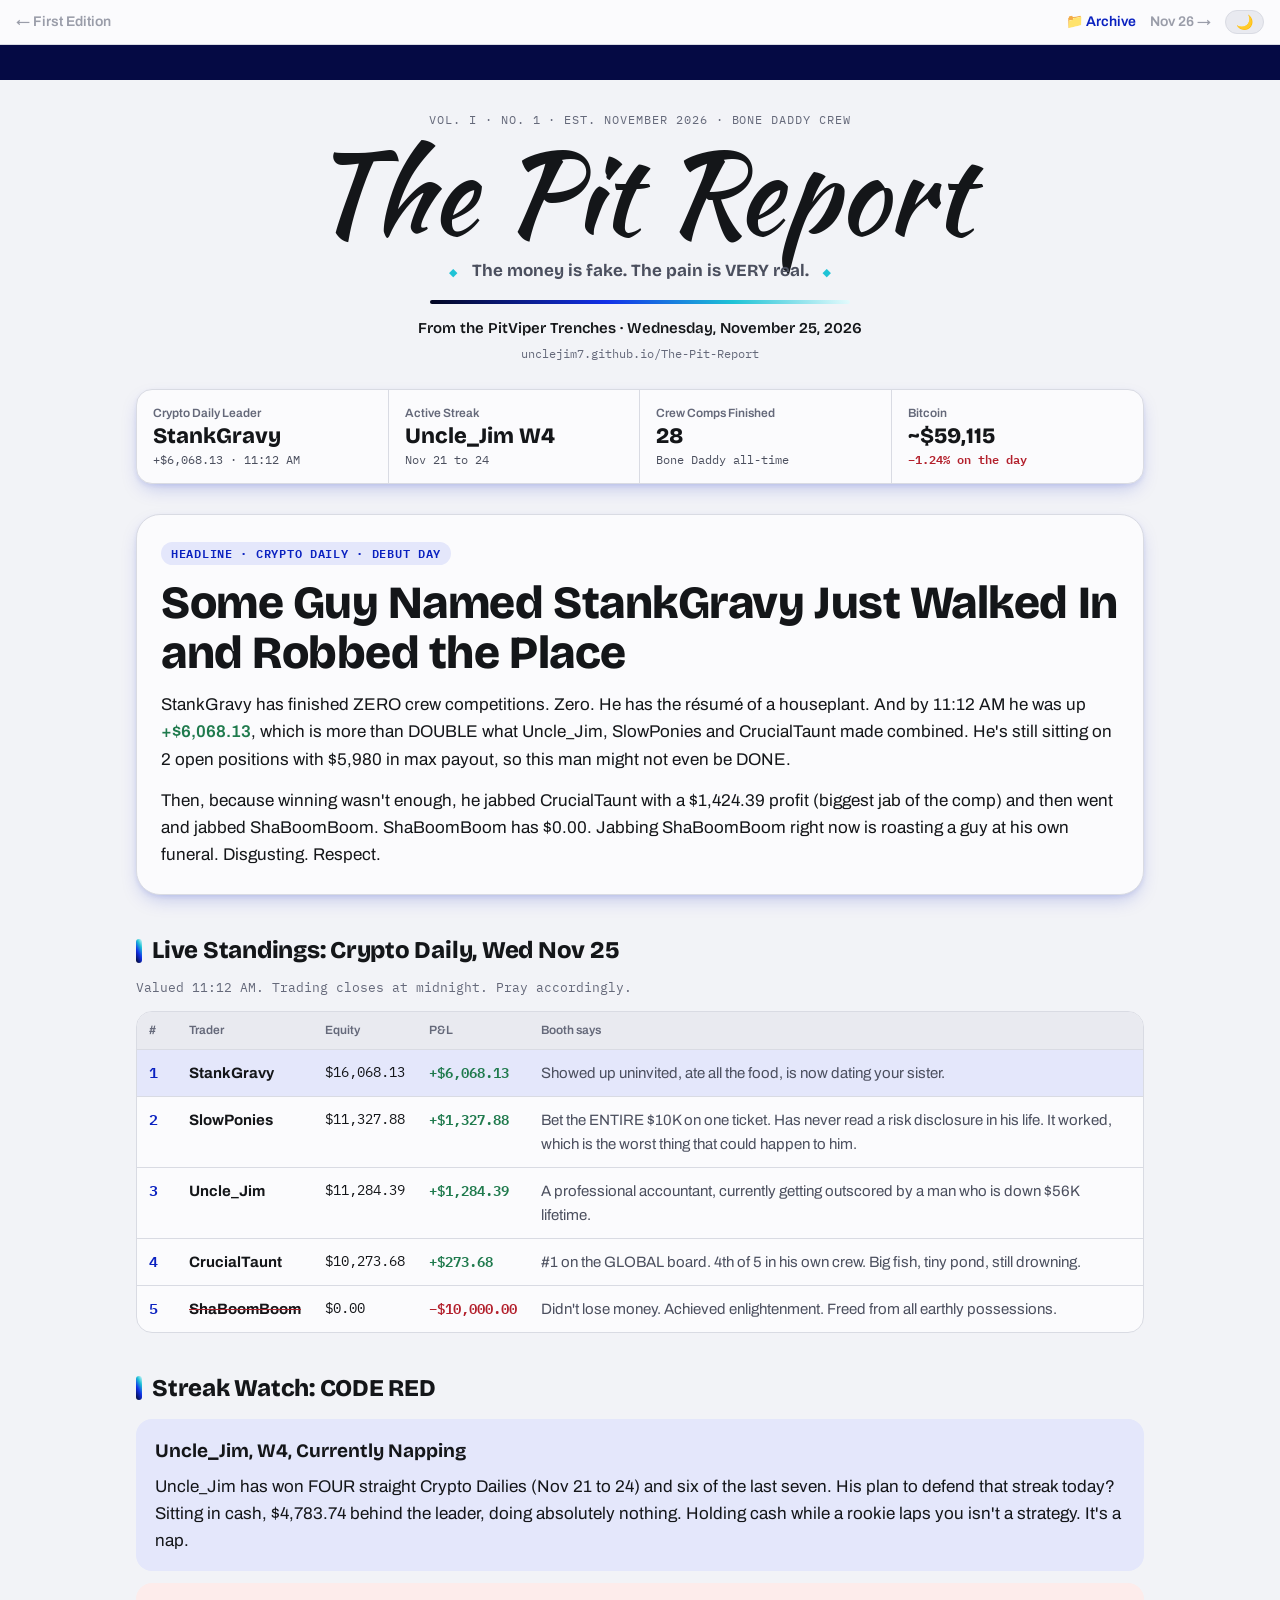
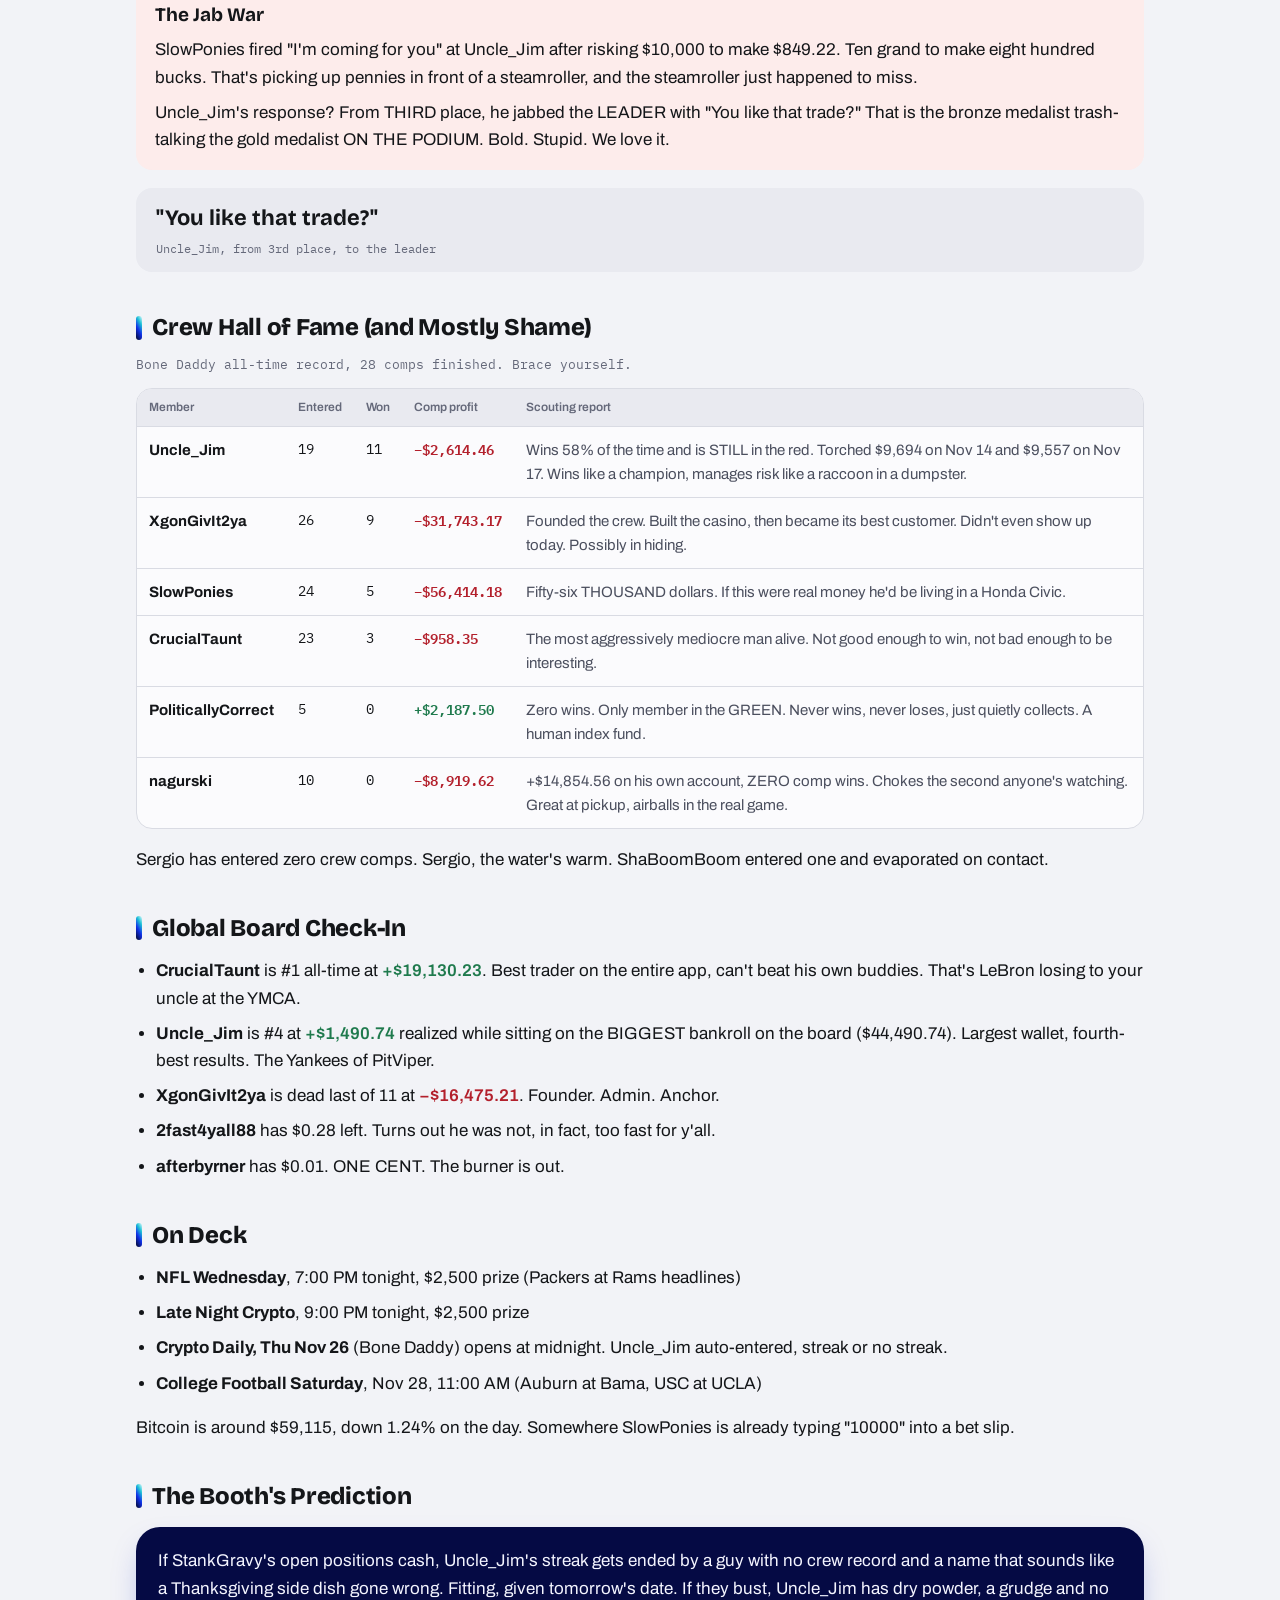
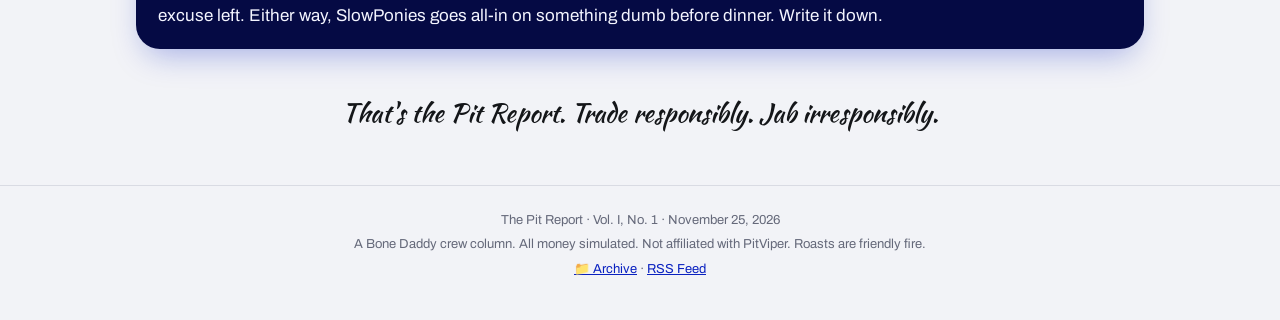
==== 2026-11-25.html @ 03ff8bed "Launch The Pit Report site: Edition No. 1, archive, RSS, build script, run-tpr skill Static GitHub P" ====
<!DOCTYPE html>
<html lang="en">
<head>
  <meta charset="UTF-8">
  <meta name="viewport" content="width=device-width, initial-scale=1.0">
  <title>The Pit Report · No. 1 · November 25, 2026</title>
  <meta name="description" content="StankGravy walks in with zero crew comps and robs the place. Uncle_Jim's four-day streak on life support.">
  <meta name="theme-color" content="#f2f3f7">
  <link rel="preconnect" href="https://fonts.googleapis.com">
  <link rel="preconnect" href="https://fonts.gstatic.com" crossorigin>
  <link href="https://fonts.googleapis.com/css2?family=Bricolage+Grotesque:opsz,wght@12..96,500..800&family=Archivo:wght@400;500;600;700&family=IBM+Plex+Mono:wght@400;500;600&family=Kaushan+Script&display=swap" rel="stylesheet">
  <link rel="stylesheet" href="style.css">
  <link rel="alternate" type="application/rss+xml" title="The Pit Report RSS Feed" href="feed.xml">
</head>
<body>

<nav class="edition-nav">
  <span class="nav-disabled">← First Edition</span>
  <span class="nav-right">
    <a href="archive.html" class="nav-archive">📁 Archive</a>
    <span class="nav-disabled">Nov 26 →</span>
    <button class="mode-toggle" id="modeToggle" aria-label="Toggle light and dark mode">🌙</button>
  </span>
</nav>

<div class="ticker-wrap" aria-hidden="true">
  <div class="ticker-track">
    <span>STANKGRAVY +$6,068.13 ON DEBUT DAY</span><span class="ticker-dot">◆</span>
    <span>UNCLE_JIM W4 STREAK IN JEOPARDY</span><span class="ticker-dot">◆</span>
    <span>SLOWPONIES ALL-IN $10K, UP $1,327.88</span><span class="ticker-dot">◆</span>
    <span>SHABOOMBOOM $0.00</span><span class="ticker-dot">◆</span>
    <span>BTC ~$59,115 (−1.24%)</span><span class="ticker-dot">◆</span>
    <span>CRUCIALTAUNT #1 GLOBAL, #4 IN HIS OWN CREW</span><span class="ticker-dot">◆</span>
    <span>NFL WEDNESDAY 7:00 PM · $2,500</span><span class="ticker-dot">◆</span>
    <span>LATE NIGHT CRYPTO 9:00 PM · $2,500</span><span class="ticker-dot">◆</span>
    <span>STANKGRAVY +$6,068.13 ON DEBUT DAY</span><span class="ticker-dot">◆</span>
    <span>UNCLE_JIM W4 STREAK IN JEOPARDY</span><span class="ticker-dot">◆</span>
    <span>SLOWPONIES ALL-IN $10K, UP $1,327.88</span><span class="ticker-dot">◆</span>
    <span>SHABOOMBOOM $0.00</span><span class="ticker-dot">◆</span>
    <span>BTC ~$59,115 (−1.24%)</span><span class="ticker-dot">◆</span>
    <span>CRUCIALTAUNT #1 GLOBAL, #4 IN HIS OWN CREW</span><span class="ticker-dot">◆</span>
    <span>NFL WEDNESDAY 7:00 PM · $2,500</span><span class="ticker-dot">◆</span>
    <span>LATE NIGHT CRYPTO 9:00 PM · $2,500</span><span class="ticker-dot">◆</span>
  </div>
</div>

<header class="masthead">
  <div class="masthead-vol">Vol. I · No. 1 · Est. November 2026 · Bone Daddy Crew</div>
  <h1 class="masthead-title">The Pit Report</h1>
  <div>
    <span class="masthead-diamond">◆</span>
    <span class="masthead-tagline">The money is fake. The pain is VERY real.</span>
    <span class="masthead-diamond">◆</span>
  </div>
  <hr class="masthead-rule">
  <div class="masthead-dateline">From the PitViper Trenches · Wednesday, November 25, 2026</div>
  <div class="masthead-url">unclejim7.github.io/The-Pit-Report</div>
</header>

<div class="scoreboard">
  <div class="scoreboard-inner">
    <div class="sb-item">
      <div class="sb-label">Crypto Daily Leader</div>
      <div class="sb-value">StankGravy</div>
      <div class="sb-sub">+$6,068.13 · 11:12 AM</div>
    </div>
    <div class="sb-item">
      <div class="sb-label">Active Streak</div>
      <div class="sb-value">Uncle_Jim W4</div>
      <div class="sb-sub">Nov 21 to 24</div>
    </div>
    <div class="sb-item">
      <div class="sb-label">Crew Comps Finished</div>
      <div class="sb-value">28</div>
      <div class="sb-sub">Bone Daddy all-time</div>
    </div>
    <div class="sb-item">
      <div class="sb-label">Bitcoin</div>
      <div class="sb-value">~$59,115</div>
      <div class="sb-sub chg-dn">−1.24% on the day</div>
    </div>
  </div>
</div>

<div class="pit-body">

  <section class="lead-story">
    <div class="lead-kicker">Headline · Crypto Daily · Debut Day</div>
    <h2 class="lead-headline">Some Guy Named StankGravy Just Walked In and Robbed the Place</h2>
    <div class="lead-body">
      <p>StankGravy has finished ZERO crew competitions. Zero. He has the résumé of a houseplant. And by 11:12 AM he was up <strong class="chg-up">+$6,068.13</strong>, which is more than DOUBLE what Uncle_Jim, SlowPonies and CrucialTaunt made combined. He's still sitting on 2 open positions with $5,980 in max payout, so this man might not even be DONE.</p>
      <p>Then, because winning wasn't enough, he jabbed CrucialTaunt with a $1,424.39 profit (biggest jab of the comp) and then went and jabbed ShaBoomBoom. ShaBoomBoom has $0.00. Jabbing ShaBoomBoom right now is roasting a guy at his own funeral. Disgusting. Respect.</p>
    </div>
  </section>

  <h3 class="section-head">Live Standings: Crypto Daily, Wed Nov 25</h3>
  <p class="section-sub">Valued 11:12 AM. Trading closes at midnight. Pray accordingly.</p>
  <div class="table-wrap">
    <table class="pit-table">
      <thead><tr><th>#</th><th>Trader</th><th>Equity</th><th>P&amp;L</th><th>Booth says</th></tr></thead>
      <tbody>
        <tr class="leader"><td class="rank">1</td><td class="who">StankGravy</td><td class="num">$16,068.13</td><td class="num chg-up">+$6,068.13</td><td class="booth">Showed up uninvited, ate all the food, is now dating your sister.</td></tr>
        <tr><td class="rank">2</td><td class="who">SlowPonies</td><td class="num">$11,327.88</td><td class="num chg-up">+$1,327.88</td><td class="booth">Bet the ENTIRE $10K on one ticket. Has never read a risk disclosure in his life. It worked, which is the worst thing that could happen to him.</td></tr>
        <tr><td class="rank">3</td><td class="who">Uncle_Jim</td><td class="num">$11,284.39</td><td class="num chg-up">+$1,284.39</td><td class="booth">A professional accountant, currently getting outscored by a man who is down $56K lifetime.</td></tr>
        <tr><td class="rank">4</td><td class="who">CrucialTaunt</td><td class="num">$10,273.68</td><td class="num chg-up">+$273.68</td><td class="booth">#1 on the GLOBAL board. 4th of 5 in his own crew. Big fish, tiny pond, still drowning.</td></tr>
        <tr class="wiped"><td class="rank">5</td><td class="who">ShaBoomBoom</td><td class="num">$0.00</td><td class="num chg-dn">−$10,000.00</td><td class="booth">Didn't lose money. Achieved enlightenment. Freed from all earthly possessions.</td></tr>
      </tbody>
    </table>
  </div>

  <h3 class="section-head">Streak Watch: CODE RED</h3>
  <article class="story-card gold">
    <h4 class="card-head">Uncle_Jim, W4, Currently Napping</h4>
    <p>Uncle_Jim has won FOUR straight Crypto Dailies (Nov 21 to 24) and six of the last seven. His plan to defend that streak today? Sitting in cash, $4,783.74 behind the leader, doing absolutely nothing. Holding cash while a rookie laps you isn't a strategy. It's a nap.</p>
  </article>
  <article class="story-card hot">
    <h4 class="card-head">The Jab War</h4>
    <p>SlowPonies fired "I'm coming for you" at Uncle_Jim after risking $10,000 to make $849.22. Ten grand to make eight hundred bucks. That's picking up pennies in front of a steamroller, and the steamroller just happened to miss.</p>
    <p>Uncle_Jim's response? From THIRD place, he jabbed the LEADER with "You like that trade?" That is the bronze medalist trash-talking the gold medalist ON THE PODIUM. Bold. Stupid. We love it.</p>
  </article>
  <blockquote class="pull-quote">
    "You like that trade?"
    <cite>Uncle_Jim, from 3rd place, to the leader</cite>
  </blockquote>

  <h3 class="section-head">Crew Hall of Fame (and Mostly Shame)</h3>
  <p class="section-sub">Bone Daddy all-time record, 28 comps finished. Brace yourself.</p>
  <div class="table-wrap">
    <table class="pit-table">
      <thead><tr><th>Member</th><th>Entered</th><th>Won</th><th>Comp profit</th><th>Scouting report</th></tr></thead>
      <tbody>
        <tr><td class="who">Uncle_Jim</td><td class="num">19</td><td class="num">11</td><td class="num chg-dn">−$2,614.46</td><td class="booth">Wins 58% of the time and is STILL in the red. Torched $9,694 on Nov 14 and $9,557 on Nov 17. Wins like a champion, manages risk like a raccoon in a dumpster.</td></tr>
        <tr><td class="who">XgonGivIt2ya</td><td class="num">26</td><td class="num">9</td><td class="num chg-dn">−$31,743.17</td><td class="booth">Founded the crew. Built the casino, then became its best customer. Didn't even show up today. Possibly in hiding.</td></tr>
        <tr><td class="who">SlowPonies</td><td class="num">24</td><td class="num">5</td><td class="num chg-dn">−$56,414.18</td><td class="booth">Fifty-six THOUSAND dollars. If this were real money he'd be living in a Honda Civic.</td></tr>
        <tr><td class="who">CrucialTaunt</td><td class="num">23</td><td class="num">3</td><td class="num chg-dn">−$958.35</td><td class="booth">The most aggressively mediocre man alive. Not good enough to win, not bad enough to be interesting.</td></tr>
        <tr><td class="who">PoliticallyCorrect</td><td class="num">5</td><td class="num">0</td><td class="num chg-up">+$2,187.50</td><td class="booth">Zero wins. Only member in the GREEN. Never wins, never loses, just quietly collects. A human index fund.</td></tr>
        <tr><td class="who">nagurski</td><td class="num">10</td><td class="num">0</td><td class="num chg-dn">−$8,919.62</td><td class="booth">+$14,854.56 on his own account, ZERO comp wins. Chokes the second anyone's watching. Great at pickup, airballs in the real game.</td></tr>
      </tbody>
    </table>
  </div>
  <p>Sergio has entered zero crew comps. Sergio, the water's warm. ShaBoomBoom entered one and evaporated on contact.</p>

  <h3 class="section-head">Global Board Check-In</h3>
  <ul class="pit-list">
    <li><strong>CrucialTaunt</strong> is #1 all-time at <span class="chg-up">+$19,130.23</span>. Best trader on the entire app, can't beat his own buddies. That's LeBron losing to your uncle at the YMCA.</li>
    <li><strong>Uncle_Jim</strong> is #4 at <span class="chg-up">+$1,490.74</span> realized while sitting on the BIGGEST bankroll on the board ($44,490.74). Largest wallet, fourth-best results. The Yankees of PitViper.</li>
    <li><strong>XgonGivIt2ya</strong> is dead last of 11 at <span class="chg-dn">−$16,475.21</span>. Founder. Admin. Anchor.</li>
    <li><strong>2fast4yall88</strong> has $0.28 left. Turns out he was not, in fact, too fast for y'all.</li>
    <li><strong>afterbyrner</strong> has $0.01. ONE CENT. The burner is out.</li>
  </ul>

  <h3 class="section-head">On Deck</h3>
  <ul class="pit-list">
    <li><strong>NFL Wednesday</strong>, 7:00 PM tonight, $2,500 prize (Packers at Rams headlines)</li>
    <li><strong>Late Night Crypto</strong>, 9:00 PM tonight, $2,500 prize</li>
    <li><strong>Crypto Daily, Thu Nov 26</strong> (Bone Daddy) opens at midnight. Uncle_Jim auto-entered, streak or no streak.</li>
    <li><strong>College Football Saturday</strong>, Nov 28, 11:00 AM (Auburn at Bama, USC at UCLA)</li>
  </ul>
  <p>Bitcoin is around $59,115, down 1.24% on the day. Somewhere SlowPonies is already typing "10000" into a bet slip.</p>

  <h3 class="section-head">The Booth's Prediction</h3>
  <div class="prediction">
    <p>If StankGravy's open positions cash, Uncle_Jim's streak gets ended by a guy with no crew record and a name that sounds like a Thanksgiving side dish gone wrong. Fitting, given tomorrow's date. If they bust, Uncle_Jim has dry powder, a grudge and no excuse left. Either way, SlowPonies goes all-in on something dumb before dinner. Write it down.</p>
  </div>

  <div class="sign-off">That's the Pit Report. Trade responsibly. Jab irresponsibly.</div>

</div>

<footer class="page-footer">
  <p>The Pit Report · Vol. I, No. 1 · November 25, 2026</p>
  <p>A Bone Daddy crew column. All money simulated. Not affiliated with PitViper. Roasts are friendly fire.</p>
  <p><a href="archive.html">📁 Archive</a> · <a href="feed.xml">RSS Feed</a></p>
</footer>

<script>
  (function () {
    var btn = document.getElementById('modeToggle');
    function apply(dark) {
      document.body.classList.toggle('dark-mode', dark);
      btn.textContent = dark ? '☀️' : '🌙';
    }
    var saved = null;
    try { saved = localStorage.getItem('pit-theme'); } catch (e) {}
    apply(saved === 'dark');
    btn.addEventListener('click', function () {
      var dark = !document.body.classList.contains('dark-mode');
      apply(dark);
      try { localStorage.setItem('pit-theme', dark ? 'dark' : 'light'); } catch (e) {}
    });
  })();
</script>
</body>
</html>
---- style.css ----
/* The Pit Report · shared stylesheet
   Palette, type and radii follow the PitViper app (app.pitviper.trading) design tokens.
   Light "paper" by default like the app; dark mode (obsidian) via body.dark-mode. */

:root {
  --bg: #f2f3f7;              /* app --surface-lowest / page backdrop */
  --card-bg: #fbfbfd;         /* app --surface-container */
  --inset: #e9eaf0;           /* app --surface-low */
  --text: #141619;            /* app --on-surface */
  --muted: #4b4f5e;           /* app --on-surface-variant */
  --dim: #65697a;
  --faint: #9a9da9;
  --border: #d9dbe3;          /* app --outline */
  --hair: #1416190f;
  --primary: #0a21c0;         /* app cobalt */
  --primary-tint: #e4e7fb;
  --primary-deep: #050a44;
  --on-primary: #f4f5ff;
  --up: #1f7a4d;              /* app --secondary (positive) */
  --up-tint: #eaf5ee;
  --dn: #b3202c;              /* app --tertiary (negative) */
  --dn-tint: #fdeceb;
  --amber: #e0a010;
  --amber-text: #8a6206;
  --teal: #0f7f8a;
  --teal-bright: #1fc3d6;
  --headline-color: #141619;
  --shadow-card: 0 2px 4px #0a21c014, 0 8px 20px -6px #0a21c042;
  --thermal: linear-gradient(60deg, #020520 0%, #1230e8 42%, #1fc3d6 72%, #e6fbfd 100%);

  --font-display: "Bricolage Grotesque", Archivo, system-ui, sans-serif;
  --font-body: Archivo, system-ui, sans-serif;
  --font-mono: "IBM Plex Mono", ui-monospace, "SF Mono", Menlo, monospace;
  --font-script: "Kaushan Script", cursive;

  --r-sm: .5rem;
  --r-md: .75rem;
  --r-lg: 1rem;
  --r-xl: 1.5rem;
  --r-pill: 999px;
}

body.dark-mode {
  --bg: #07080f;              /* obsidian tile from the app's favicon */
  --card-bg: #10121c;
  --inset: #181b28;
  --text: #e8eaf2;
  --muted: #a9adbd;
  --dim: #8a8ea0;
  --faint: #626678;
  --border: #252a3b;
  --hair: #ffffff10;
  --primary: #6f86ff;
  --primary-tint: #161d4a;
  --on-primary: #07080f;
  --up: #90dfa9;              /* app --positive-on-ink */
  --up-tint: #10261a;
  --dn: #ff7b7f;
  --dn-tint: #2c1216;
  --amber-text: #f0c04a;
  --headline-color: #f4f5ff;
  --shadow-card: 0 2px 4px #0000004d, 0 8px 20px -6px #1230e840;
}

* { box-sizing: border-box; }
html { -webkit-text-size-adjust: 100%; }

body {
  margin: 0;
  background: var(--bg);
  color: var(--text);
  font-family: var(--font-body);
  font-size: 17px;
  line-height: 1.6;
  transition: background .2s, color .2s;
}

a { color: var(--primary); }

/* ---------- Nav ---------- */
.edition-nav {
  display: flex;
  justify-content: space-between;
  align-items: center;
  gap: 12px;
  padding: 10px 16px;
  background: var(--card-bg);
  border-bottom: 1px solid var(--border);
  font-size: 14px;
  font-weight: 600;
}
.edition-nav a { text-decoration: none; }
.edition-nav a:hover { text-decoration: underline; }
.nav-right { display: flex; align-items: center; gap: 14px; flex-wrap: wrap; justify-content: flex-end; }
.nav-disabled { color: var(--faint); }
.nav-archive-label { color: var(--muted); }
.mode-toggle {
  background: var(--inset);
  border: 1px solid var(--border);
  color: var(--text);
  border-radius: var(--r-pill);
  padding: 3px 10px;
  cursor: pointer;
  font-size: 14px;
}

/* ---------- Ticker ---------- */
.ticker-wrap {
  overflow: hidden;
  background: var(--primary-deep);
  color: #f4f5ff;
  white-space: nowrap;
  font-family: var(--font-mono);
  font-weight: 500;
  font-size: 13px;
  letter-spacing: .03em;
  padding: 7px 0;
}
.ticker-track {
  display: inline-block;
  padding-left: 100%;
  animation: ticker 75s linear infinite;
}
.ticker-track span { padding: 0 6px; }
.ticker-dot { color: var(--teal-bright); }
@keyframes ticker { from { transform: translateX(0); } to { transform: translateX(-100%); } }
@media (prefers-reduced-motion: reduce) {
  .ticker-track { animation: none; padding-left: 16px; }
}

/* ---------- Masthead ---------- */
.masthead { text-align: center; padding: 30px 16px 20px; }
.masthead-vol {
  font-family: var(--font-mono);
  font-size: 12px;
  letter-spacing: .08em;
  text-transform: uppercase;
  color: var(--dim);
}
.masthead-title {
  font-family: var(--font-script);
  font-weight: 400;
  font-size: clamp(52px, 12vw, 112px);
  line-height: 1.05;
  margin: 6px 0 4px;
  color: var(--headline-color);
}
.masthead-tagline {
  font-family: var(--font-display);
  font-weight: 700;
  font-size: 17px;
  color: var(--muted);
}
.masthead-diamond { color: var(--teal-bright); margin: 0 10px; font-size: 11px; }
.masthead-rule {
  border: 0;
  height: 4px;
  border-radius: var(--r-pill);
  background: var(--thermal);
  margin: 16px auto 12px;
  max-width: 420px;
}
.masthead-dateline { font-family: var(--font-display); font-weight: 600; font-size: 15px; }
.masthead-url { font-family: var(--font-mono); font-size: 12px; color: var(--dim); margin-top: 4px; }

/* ---------- Scoreboard banner ---------- */
.scoreboard { max-width: 1040px; margin: 6px auto 0; padding: 0 16px; }
.scoreboard-inner {
  display: grid;
  grid-template-columns: repeat(4, minmax(0, 1fr));
  background: var(--card-bg);
  border: 1px solid var(--border);
  border-radius: var(--r-lg);
  box-shadow: var(--shadow-card);
  overflow: hidden;
}
.sb-item { padding: 14px 16px; border-right: 1px solid var(--border); min-width: 0; }
.sb-item:last-child { border-right: 0; }
.sb-label { font-size: 12px; font-weight: 600; color: var(--dim); }
.sb-value {
  font-family: var(--font-display);
  font-size: 22px;
  font-weight: 800;
  color: var(--headline-color);
  line-height: 1.2;
  overflow-wrap: anywhere;
}
.sb-sub { font-family: var(--font-mono); font-size: 12px; color: var(--muted); }
@media (max-width: 680px) {
  .scoreboard-inner { grid-template-columns: repeat(2, minmax(0, 1fr)); }
  .sb-item:nth-child(2) { border-right: 0; }
  .sb-item:nth-child(-n+2) { border-bottom: 1px solid var(--border); }
}

/* ---------- Body ---------- */
.pit-body { max-width: 1040px; margin: 0 auto; padding: 8px 16px 40px; }

.lead-story {
  background: var(--card-bg);
  border: 1px solid var(--border);
  border-radius: var(--r-xl);
  box-shadow: var(--shadow-card);
  padding: 24px 24px 12px;
  margin-top: 22px;
}
.lead-kicker {
  display: inline-block;
  font-family: var(--font-mono);
  font-size: 12px;
  font-weight: 600;
  text-transform: uppercase;
  letter-spacing: .06em;
  color: var(--primary);
  background: var(--primary-tint);
  border-radius: var(--r-pill);
  padding: 2px 10px;
}
.lead-headline {
  font-family: var(--font-display);
  font-weight: 800;
  font-size: clamp(28px, 5vw, 46px);
  line-height: 1.08;
  letter-spacing: -.01em;
  margin: 12px 0 14px;
  color: var(--headline-color);
}
.lead-body p { margin: 0 0 14px; }

.section-head {
  font-family: var(--font-display);
  font-size: 24px;
  font-weight: 800;
  letter-spacing: -.01em;
  color: var(--headline-color);
  margin: 36px 0 10px;
  display: flex;
  align-items: center;
  gap: 10px;
}
.section-head::before {
  content: "";
  width: 6px;
  height: 24px;
  border-radius: var(--r-pill);
  background: var(--thermal);
  flex: none;
}
.section-sub { font-family: var(--font-mono); color: var(--dim); font-size: 13px; margin: -2px 0 12px; }

.story-card {
  background: var(--card-bg);
  border: 1px solid var(--border);
  border-radius: var(--r-lg);
  padding: 16px 18px;
  margin: 12px 0;
}
.story-card.hot { background: var(--dn-tint); border-color: transparent; }
.story-card.gold { background: var(--primary-tint); border-color: transparent; }
.card-head {
  font-family: var(--font-display);
  font-size: 19px;
  font-weight: 700;
  margin: 0 0 6px;
  color: var(--headline-color);
}
.story-card p { margin: 0 0 8px; }
.story-card p:last-child { margin-bottom: 0; }

.pull-quote {
  margin: 18px 0;
  padding: 16px 20px;
  background: var(--inset);
  border-radius: var(--r-lg);
  font-family: var(--font-display);
  font-weight: 700;
  font-size: 22px;
  line-height: 1.3;
  color: var(--headline-color);
}
.pull-quote cite {
  display: block;
  font-family: var(--font-mono);
  font-weight: 400;
  font-size: 12px;
  font-style: normal;
  color: var(--dim);
  margin-top: 8px;
}

/* ---------- Tables ---------- */
.table-wrap {
  overflow-x: auto;
  -webkit-overflow-scrolling: touch;
  margin: 10px 0;
  background: var(--card-bg);
  border: 1px solid var(--border);
  border-radius: var(--r-lg);
}
.pit-table { width: 100%; border-collapse: collapse; font-size: 15px; min-width: 600px; }
.pit-table th {
  text-align: left;
  font-size: 12px;
  font-weight: 600;
  color: var(--dim);
  background: var(--inset);
  padding: 9px 12px;
}
.pit-table td { padding: 11px 12px; border-top: 1px solid var(--border); vertical-align: top; }
.pit-table td.num { font-family: var(--font-mono); font-size: 14px; white-space: nowrap; }
.pit-table td.rank { font-family: var(--font-mono); font-weight: 600; color: var(--primary); width: 40px; }
.pit-table td.who { font-weight: 700; color: var(--headline-color); white-space: nowrap; }
.pit-table td.booth { color: var(--muted); }
.pit-table tr.leader td { background: var(--primary-tint); }
.pit-table tr.wiped td.who { text-decoration: line-through; text-decoration-color: var(--dn); }
.chg-up { color: var(--up); font-weight: 600; }
.chg-dn { color: var(--dn); font-weight: 600; }

/* ---------- Lists ---------- */
.pit-list { padding-left: 20px; margin: 8px 0; }
.pit-list li { margin: 8px 0; }
.pit-list strong { color: var(--headline-color); }

/* ---------- Prediction ---------- */
.prediction {
  background: var(--primary-deep);
  color: #f4f5ff;
  border-radius: var(--r-xl);
  padding: 20px 22px;
  margin: 12px 0;
  box-shadow: 0 14px 32px -10px #0a21c059;
}
.prediction p { margin: 0; }

/* ---------- Sign-off ---------- */
.sign-off {
  text-align: center;
  font-family: var(--font-script);
  font-size: 26px;
  color: var(--headline-color);
  margin: 44px 0 10px;
}

/* ---------- Footer ---------- */
.page-footer {
  text-align: center;
  font-size: 13px;
  color: var(--dim);
  padding: 20px 16px 36px;
  border-top: 1px solid var(--border);
}
.page-footer p { margin: 4px 0; }

/* ---------- Archive ---------- */
.archive-wrap { max-width: 860px; margin: 0 auto; padding: 18px 16px 40px; }
.archive-search-bar input {
  width: 100%;
  padding: 11px 14px;
  font: inherit;
  font-size: 16px;
  background: var(--card-bg);
  color: var(--text);
  border: 1px solid var(--border);
  border-radius: var(--r-md);
}
.archive-search-bar input:focus { outline: 3px solid #0a21c059; }
.archive-month {
  font-family: var(--font-display);
  font-weight: 800;
  font-size: 18px;
  color: var(--headline-color);
  margin: 28px 0 8px;
}
.archive-entry {
  background: var(--card-bg);
  border: 1px solid var(--border);
  border-radius: var(--r-lg);
  padding: 14px 16px;
  margin: 10px 0;
}
.ae-meta { font-family: var(--font-mono); font-size: 12px; color: var(--dim); display: flex; gap: 10px; flex-wrap: wrap; align-items: center; }
.ae-num { font-weight: 600; color: var(--primary); }
.badge-latest {
  background: var(--primary);
  color: var(--on-primary);
  font-family: var(--font-body);
  font-size: 11px;
  font-weight: 700;
  padding: 1px 9px;
  border-radius: var(--r-pill);
}
.ae-headline {
  display: block;
  font-family: var(--font-display);
  font-weight: 700;
  font-size: 20px;
  line-height: 1.25;
  color: var(--headline-color);
  text-decoration: none;
  margin: 6px 0;
}
.ae-headline:hover { color: var(--primary); }
.ae-teaser { margin: 0; color: var(--muted); font-size: 15px; }

/* ---------- Print ---------- */
@media print {
  .edition-nav, .ticker-wrap, .mode-toggle { display: none; }
  body { background: #fff; color: #000; }
  .lead-story, .scoreboard-inner { box-shadow: none; }
}
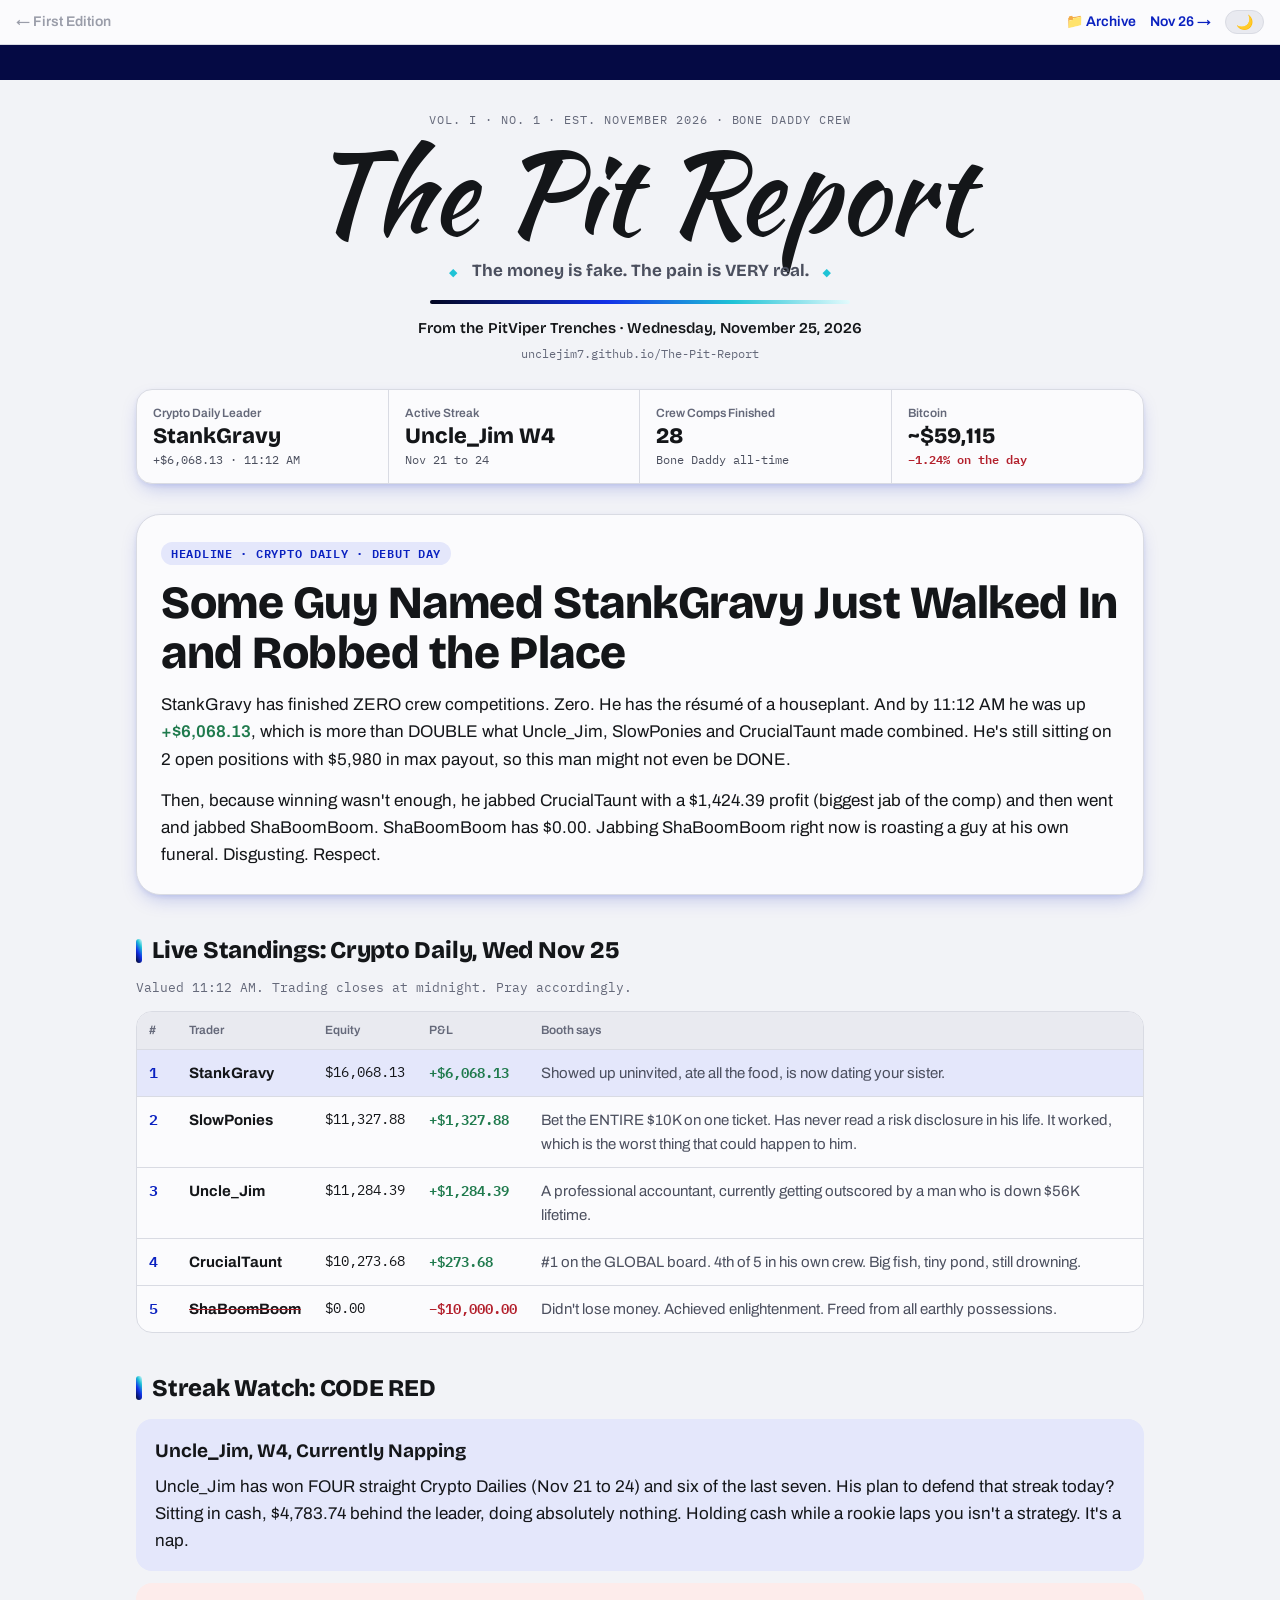
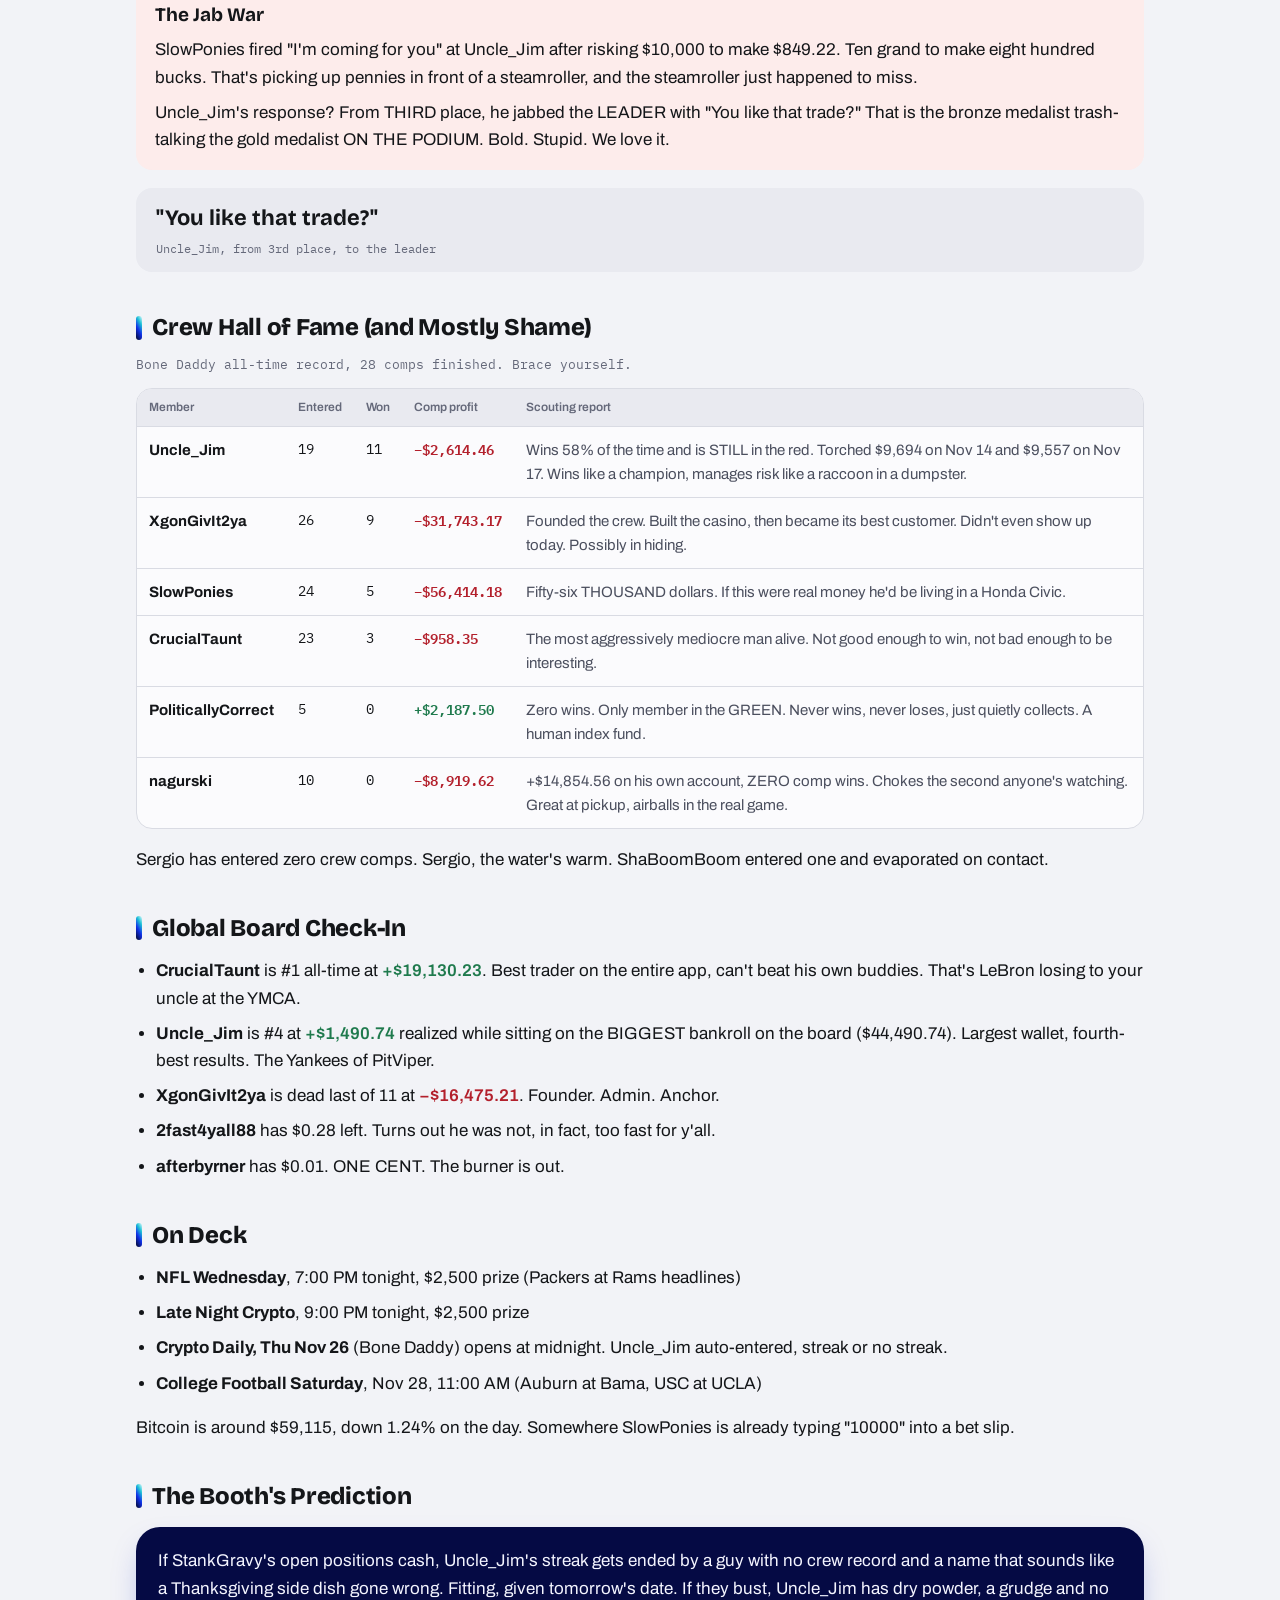
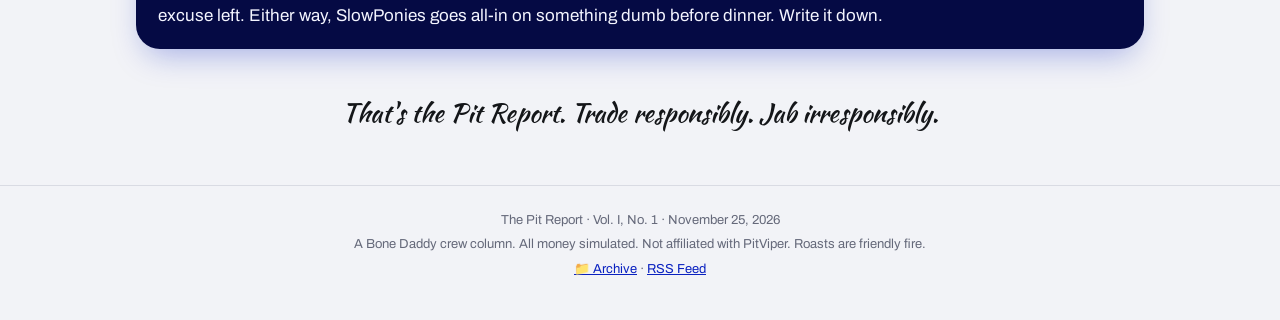
==== commit 7caa4d92: "The Pit Report No. 2: November 26, 2026 Co-Authored-By: Claude Opus 5.5 <noreply@anthropic.com> Clau" ====
--- a/2026-11-25.html
+++ b/2026-11-25.html
@@ -18,7 +18,7 @@
   <span class="nav-disabled">← First Edition</span>
   <span class="nav-right">
     <a href="archive.html" class="nav-archive">📁 Archive</a>
-    <span class="nav-disabled">Nov 26 →</span>
+    <a href="2026-11-26.html">Nov 26 →</a>
     <button class="mode-toggle" id="modeToggle" aria-label="Toggle light and dark mode">🌙</button>
   </span>
 </nav>
